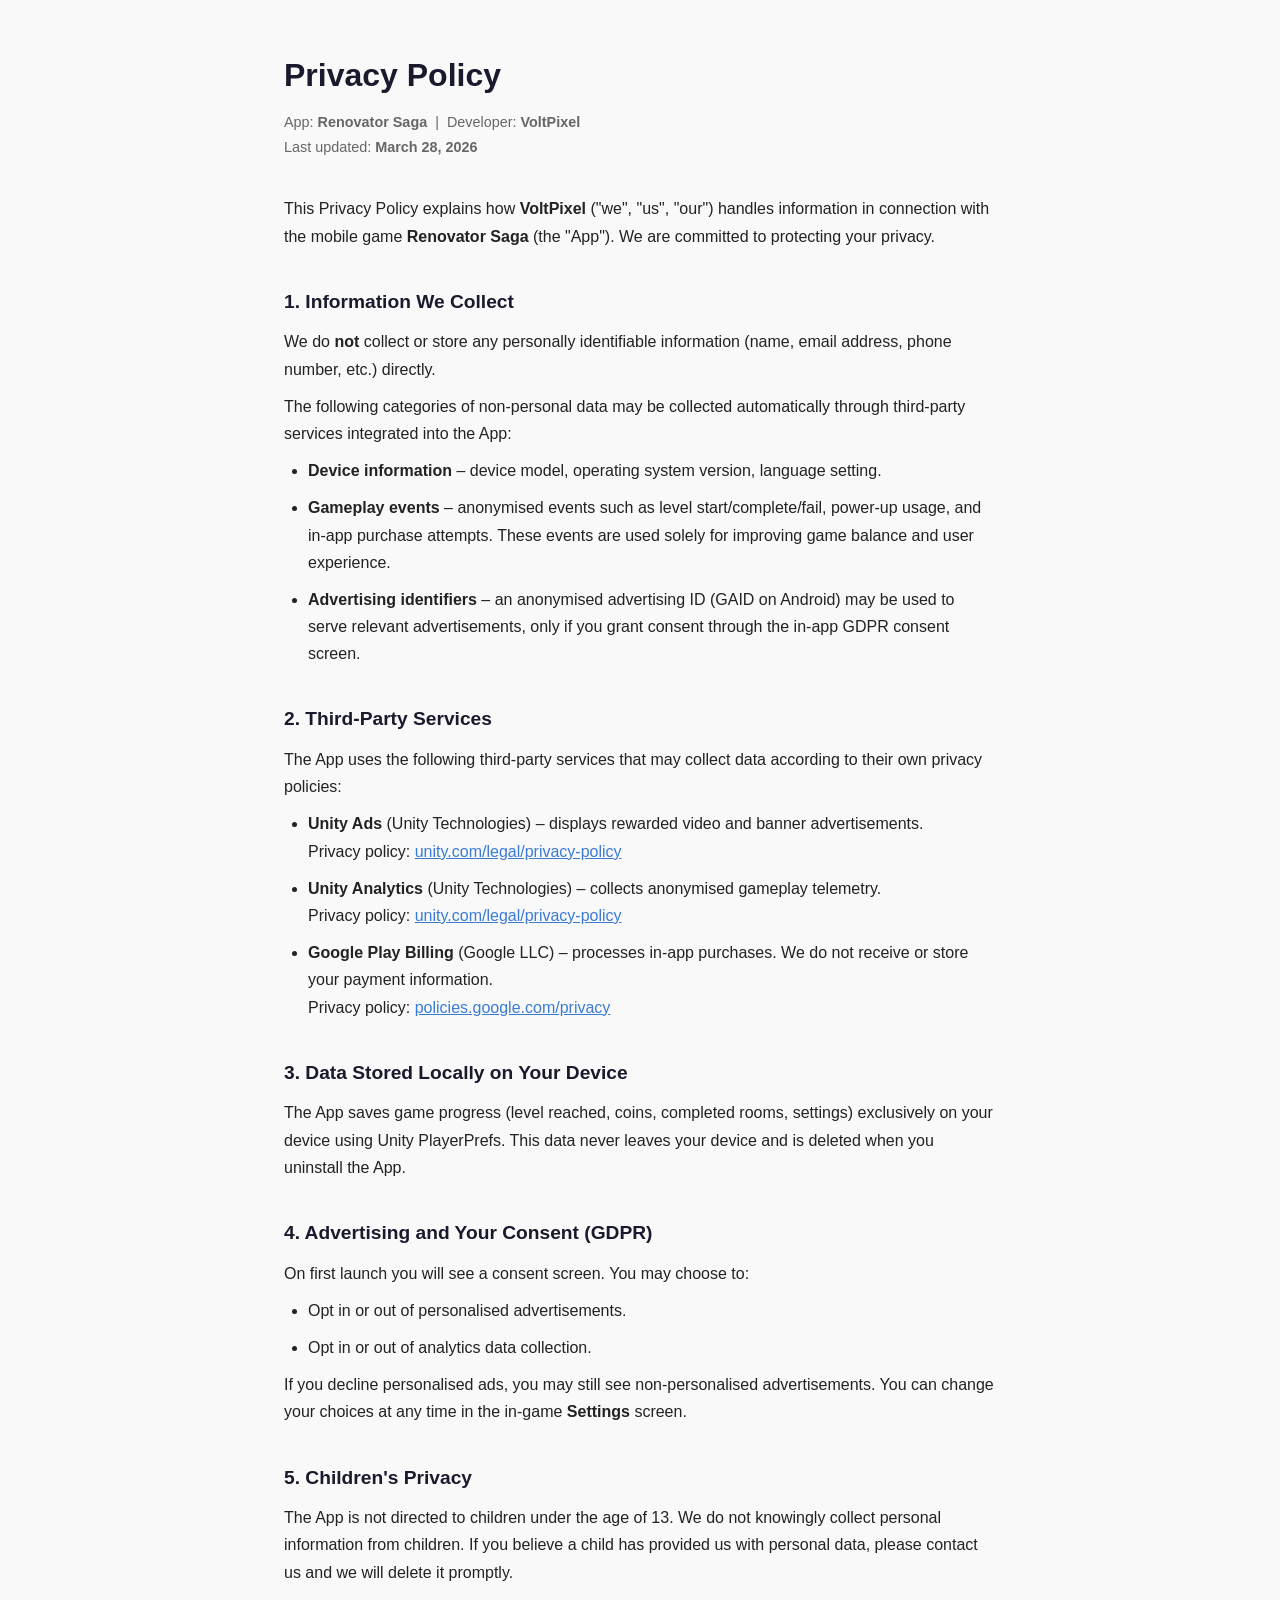
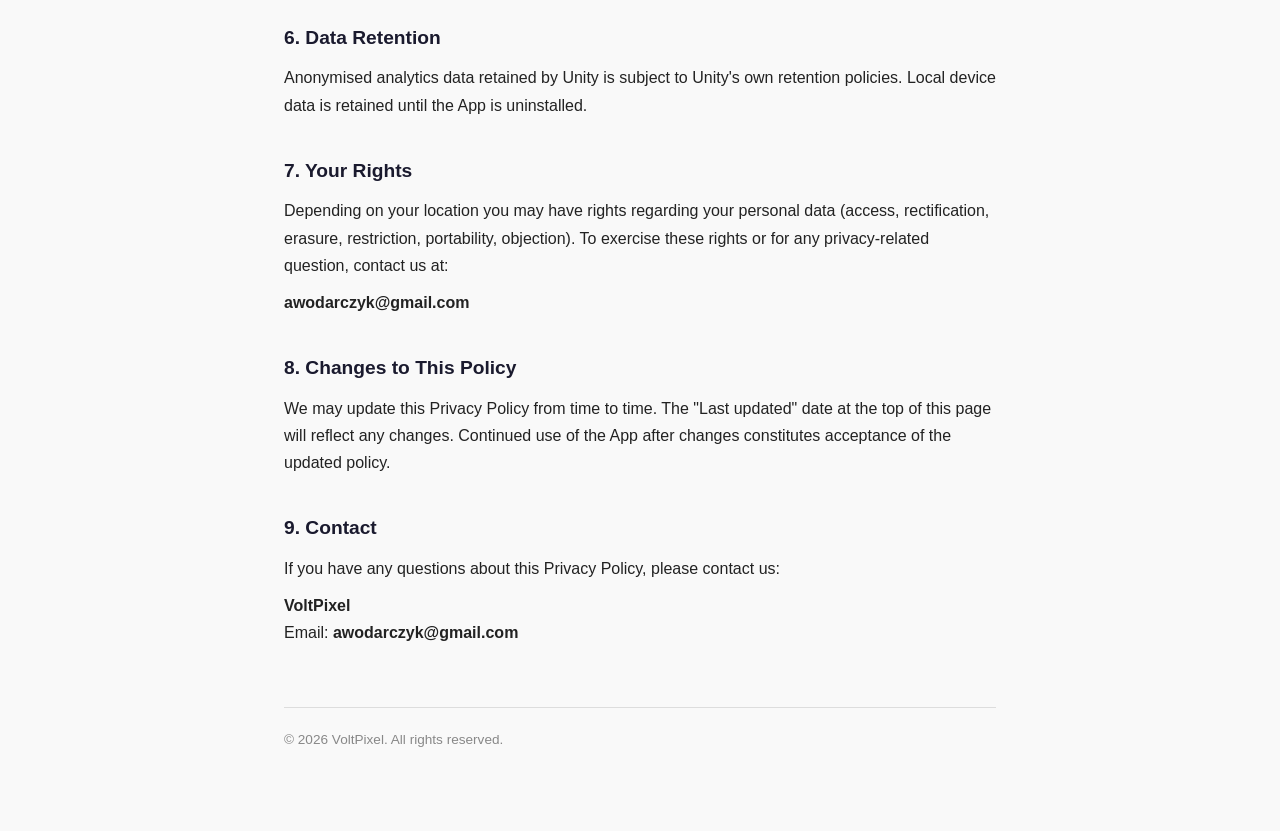
==== docs/privacy-policy.html @ 18eadedf "VoltPixel" ====
<!DOCTYPE html>
<html lang="en">
<head>
  <meta charset="UTF-8" />
  <meta name="viewport" content="width=device-width, initial-scale=1.0" />
  <title>Privacy Policy – Renovator Saga</title>
  <style>
    *, *::before, *::after { box-sizing: border-box; margin: 0; padding: 0; }
    body {
      font-family: -apple-system, BlinkMacSystemFont, "Segoe UI", Roboto, Helvetica, Arial, sans-serif;
      background: #f9f9f9;
      color: #222;
      line-height: 1.7;
    }
    .container {
      max-width: 760px;
      margin: 0 auto;
      padding: 48px 24px 80px;
    }
    h1 { font-size: 2rem; margin-bottom: 8px; color: #1a1a2e; }
    .meta { color: #666; font-size: 0.9rem; margin-bottom: 36px; }
    h2 { font-size: 1.2rem; margin: 36px 0 10px; color: #1a1a2e; }
    p, li { font-size: 1rem; margin-bottom: 10px; }
    ul { padding-left: 24px; }
    a { color: #3a7bd5; }
    footer { margin-top: 60px; font-size: 0.85rem; color: #888; border-top: 1px solid #ddd; padding-top: 20px; }
  </style>
</head>
<body>
<div class="container">

  <h1>Privacy Policy</h1>
  <p class="meta">App: <strong>Renovator Saga</strong> &nbsp;|&nbsp; Developer: <strong>VoltPixel</strong><br>
  Last updated: <strong>March 28, 2026</strong></p>

  <p>This Privacy Policy explains how <strong>VoltPixel</strong> ("we", "us", "our") handles information in connection with the mobile game <strong>Renovator Saga</strong> (the "App"). We are committed to protecting your privacy.</p>

  <h2>1. Information We Collect</h2>
  <p>We do <strong>not</strong> collect or store any personally identifiable information (name, email address, phone number, etc.) directly.</p>
  <p>The following categories of non-personal data may be collected automatically through third-party services integrated into the App:</p>
  <ul>
    <li><strong>Device information</strong> – device model, operating system version, language setting.</li>
    <li><strong>Gameplay events</strong> – anonymised events such as level start/complete/fail, power-up usage, and in-app purchase attempts. These events are used solely for improving game balance and user experience.</li>
    <li><strong>Advertising identifiers</strong> – an anonymised advertising ID (GAID on Android) may be used to serve relevant advertisements, only if you grant consent through the in-app GDPR consent screen.</li>
  </ul>

  <h2>2. Third-Party Services</h2>
  <p>The App uses the following third-party services that may collect data according to their own privacy policies:</p>
  <ul>
    <li><strong>Unity Ads</strong> (Unity Technologies) – displays rewarded video and banner advertisements.<br>
        Privacy policy: <a href="https://unity.com/legal/privacy-policy" target="_blank">unity.com/legal/privacy-policy</a></li>
    <li><strong>Unity Analytics</strong> (Unity Technologies) – collects anonymised gameplay telemetry.<br>
        Privacy policy: <a href="https://unity.com/legal/privacy-policy" target="_blank">unity.com/legal/privacy-policy</a></li>
    <li><strong>Google Play Billing</strong> (Google LLC) – processes in-app purchases. We do not receive or store your payment information.<br>
        Privacy policy: <a href="https://policies.google.com/privacy" target="_blank">policies.google.com/privacy</a></li>
  </ul>

  <h2>3. Data Stored Locally on Your Device</h2>
  <p>The App saves game progress (level reached, coins, completed rooms, settings) exclusively on your device using Unity PlayerPrefs. This data never leaves your device and is deleted when you uninstall the App.</p>

  <h2>4. Advertising and Your Consent (GDPR)</h2>
  <p>On first launch you will see a consent screen. You may choose to:</p>
  <ul>
    <li>Opt in or out of personalised advertisements.</li>
    <li>Opt in or out of analytics data collection.</li>
  </ul>
  <p>If you decline personalised ads, you may still see non-personalised advertisements. You can change your choices at any time in the in-game <strong>Settings</strong> screen.</p>

  <h2>5. Children's Privacy</h2>
  <p>The App is not directed to children under the age of 13. We do not knowingly collect personal information from children. If you believe a child has provided us with personal data, please contact us and we will delete it promptly.</p>

  <h2>6. Data Retention</h2>
  <p>Anonymised analytics data retained by Unity is subject to Unity's own retention policies. Local device data is retained until the App is uninstalled.</p>

  <h2>7. Your Rights</h2>
  <p>Depending on your location you may have rights regarding your personal data (access, rectification, erasure, restriction, portability, objection). To exercise these rights or for any privacy-related question, contact us at:</p>
  <p><strong>awodarczyk@gmail.com</strong></p>

  <h2>8. Changes to This Policy</h2>
  <p>We may update this Privacy Policy from time to time. The "Last updated" date at the top of this page will reflect any changes. Continued use of the App after changes constitutes acceptance of the updated policy.</p>

  <h2>9. Contact</h2>
  <p>If you have any questions about this Privacy Policy, please contact us:</p>
  <p><strong>VoltPixel</strong><br>
  Email: <strong>awodarczyk@gmail.com</strong></p>

  <footer>
    &copy; 2026 VoltPixel. All rights reserved.
  </footer>

</div>
</body>
</html>
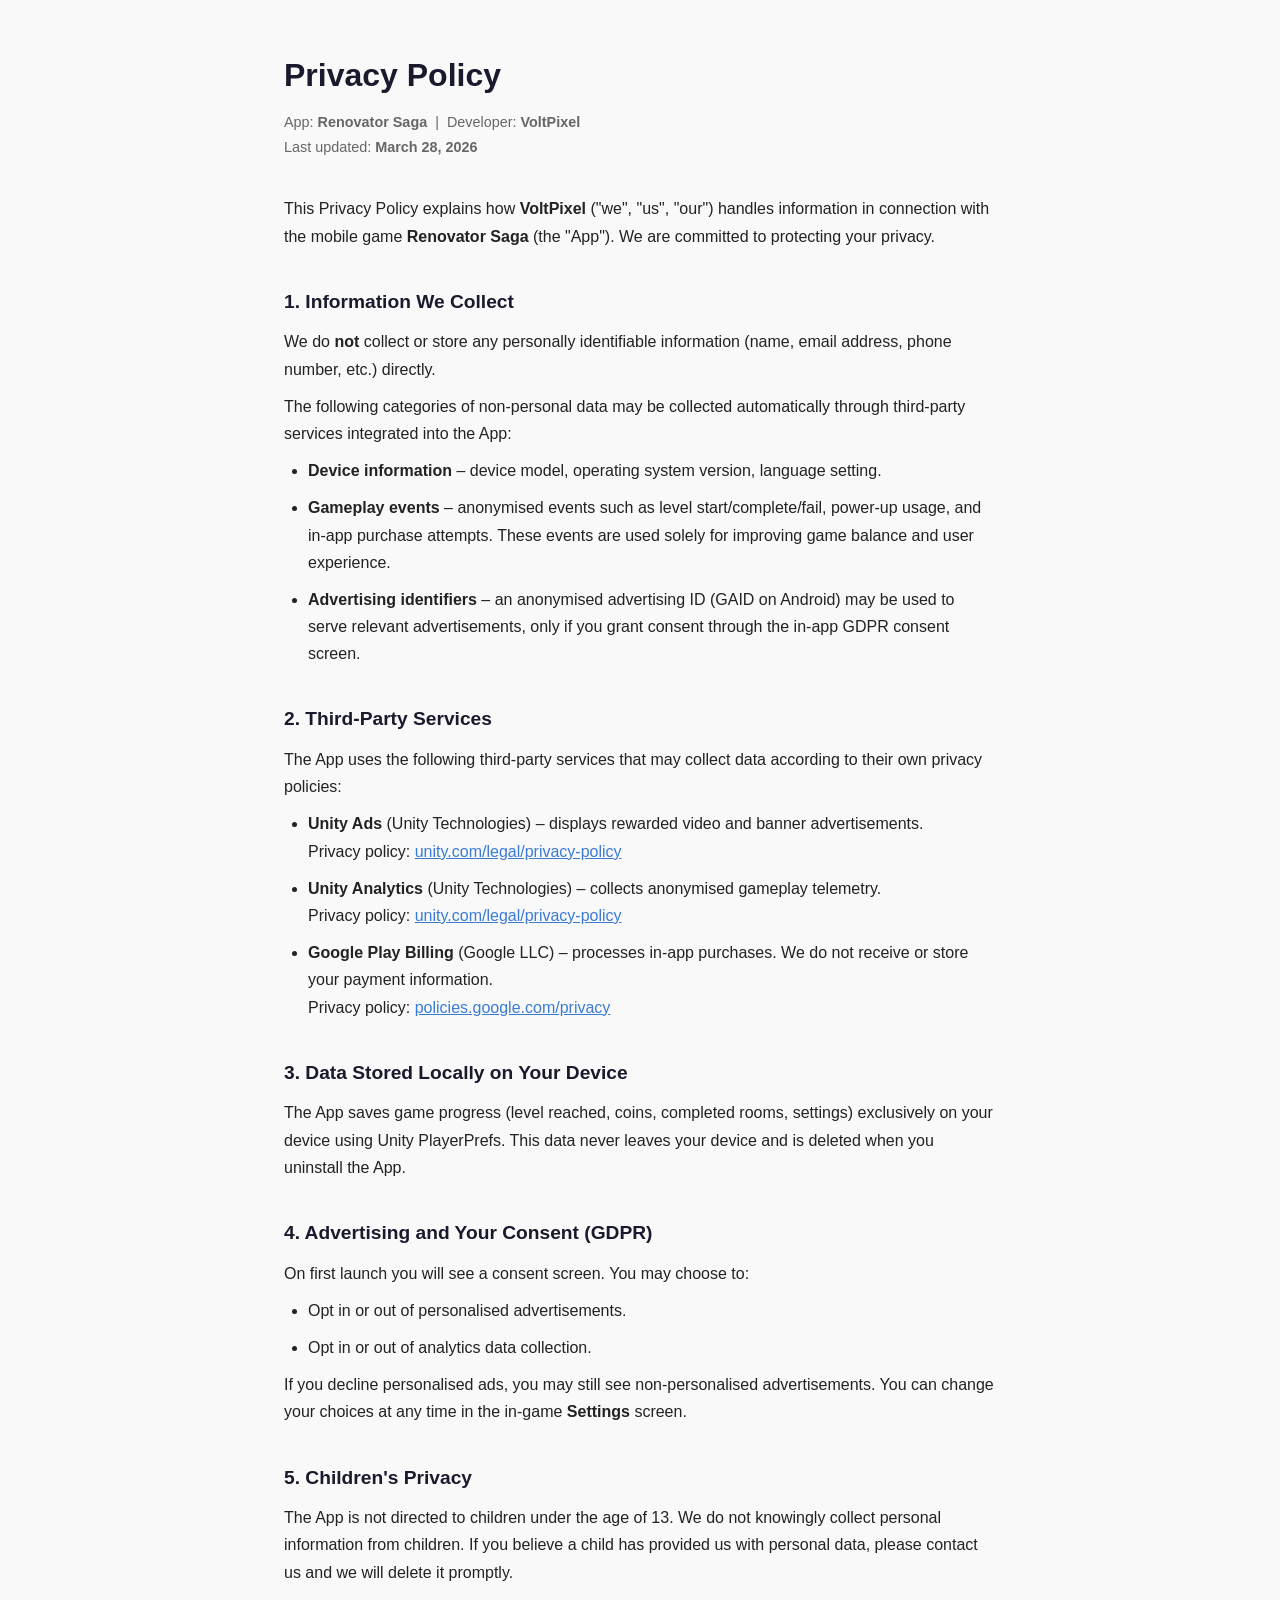
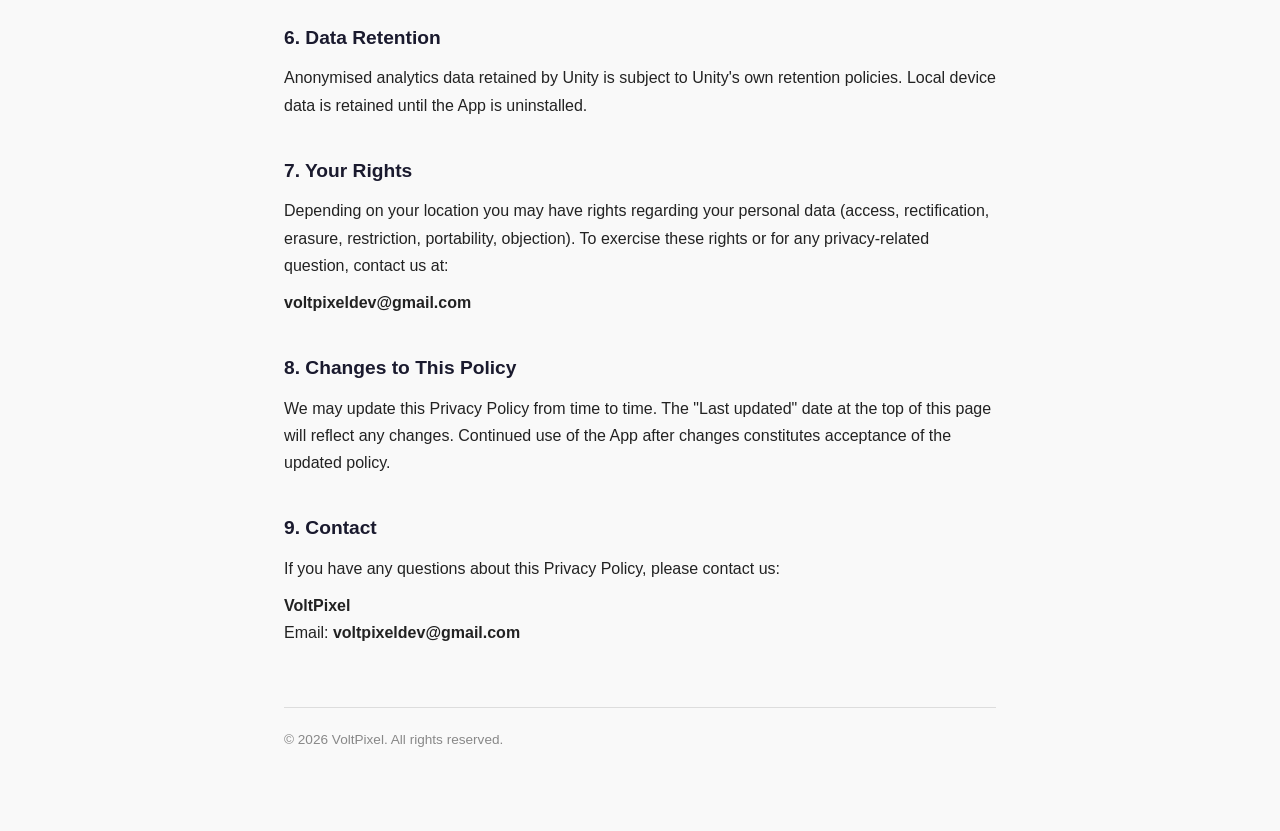
==== commit 5815c29b: "Update contact email in privacy policyupdate email" ====
--- a/docs/privacy-policy.html
+++ b/docs/privacy-policy.html
@@ -74,7 +74,7 @@
 
   <h2>7. Your Rights</h2>
   <p>Depending on your location you may have rights regarding your personal data (access, rectification, erasure, restriction, portability, objection). To exercise these rights or for any privacy-related question, contact us at:</p>
-  <p><strong>awodarczyk@gmail.com</strong></p>
+  <p><strong>voltpixeldev@gmail.com</strong></p>
 
   <h2>8. Changes to This Policy</h2>
   <p>We may update this Privacy Policy from time to time. The "Last updated" date at the top of this page will reflect any changes. Continued use of the App after changes constitutes acceptance of the updated policy.</p>
@@ -82,7 +82,7 @@
   <h2>9. Contact</h2>
   <p>If you have any questions about this Privacy Policy, please contact us:</p>
   <p><strong>VoltPixel</strong><br>
-  Email: <strong>awodarczyk@gmail.com</strong></p>
+  Email: <strong>voltpixeldev@gmail.com</strong></p>
 
   <footer>
     &copy; 2026 VoltPixel. All rights reserved.
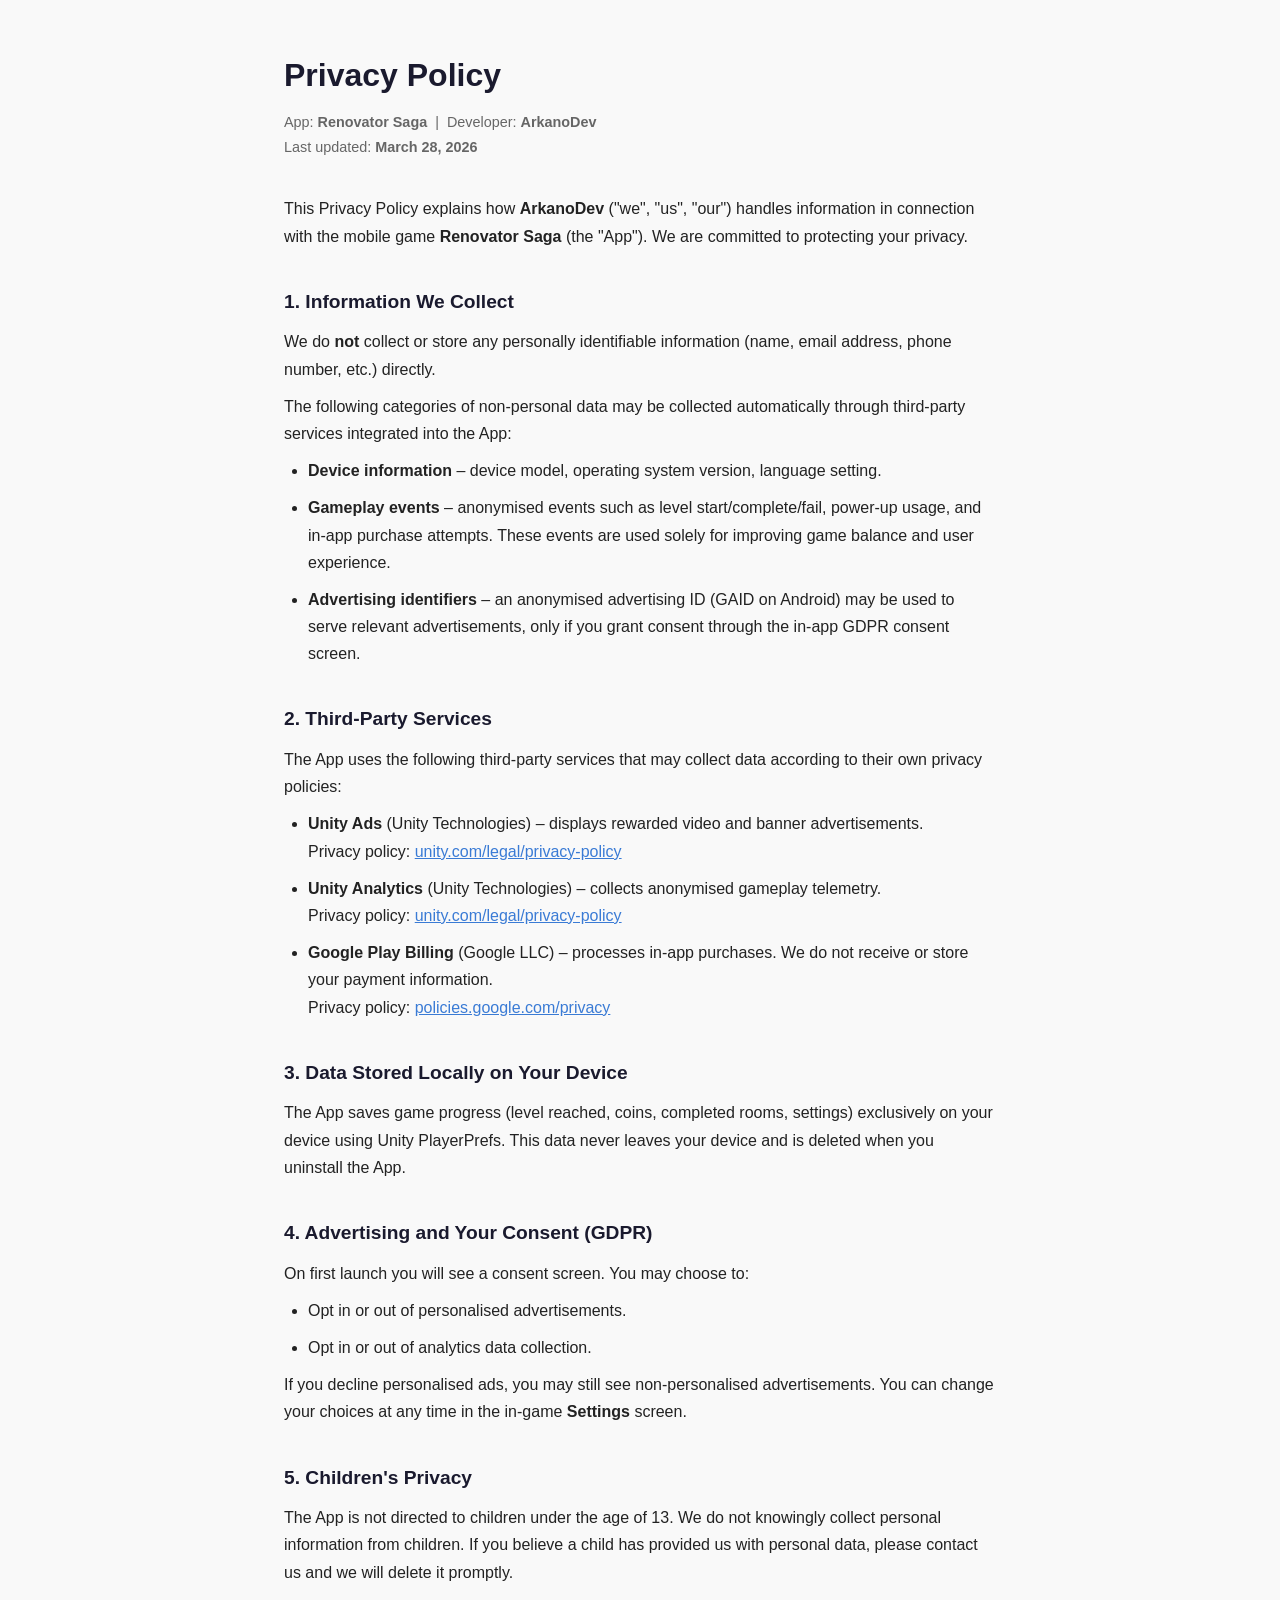
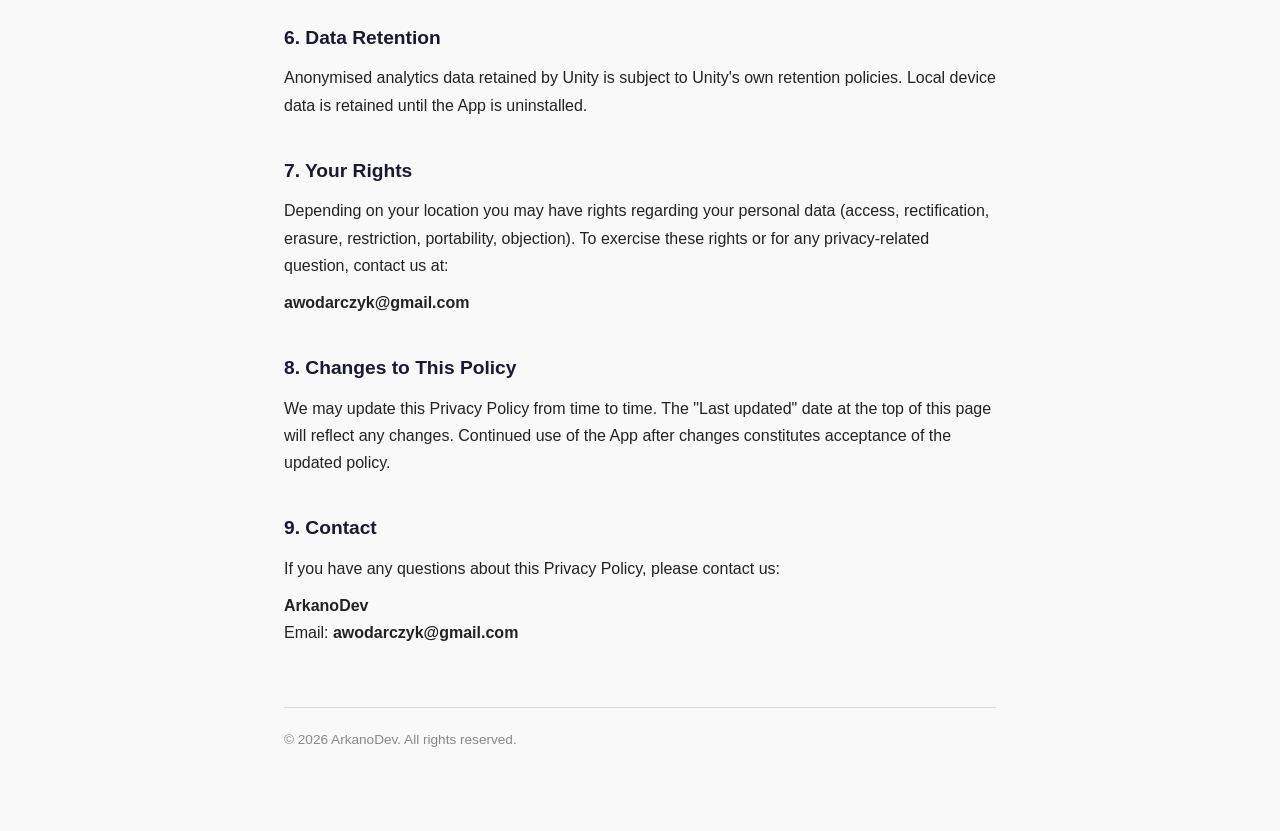
==== commit b3b69df5: "voltpixel" ====
--- a/docs/privacy-policy.html
+++ b/docs/privacy-policy.html
@@ -30,10 +30,10 @@
 <div class="container">
 
   <h1>Privacy Policy</h1>
-  <p class="meta">App: <strong>Renovator Saga</strong> &nbsp;|&nbsp; Developer: <strong>VoltPixel</strong><br>
+  <p class="meta">App: <strong>Renovator Saga</strong> &nbsp;|&nbsp; Developer: <strong>ArkanoDev</strong><br>
   Last updated: <strong>March 28, 2026</strong></p>
 
-  <p>This Privacy Policy explains how <strong>VoltPixel</strong> ("we", "us", "our") handles information in connection with the mobile game <strong>Renovator Saga</strong> (the "App"). We are committed to protecting your privacy.</p>
+  <p>This Privacy Policy explains how <strong>ArkanoDev</strong> ("we", "us", "our") handles information in connection with the mobile game <strong>Renovator Saga</strong> (the "App"). We are committed to protecting your privacy.</p>
 
   <h2>1. Information We Collect</h2>
   <p>We do <strong>not</strong> collect or store any personally identifiable information (name, email address, phone number, etc.) directly.</p>
@@ -74,18 +74,18 @@
 
   <h2>7. Your Rights</h2>
   <p>Depending on your location you may have rights regarding your personal data (access, rectification, erasure, restriction, portability, objection). To exercise these rights or for any privacy-related question, contact us at:</p>
-  <p><strong>voltpixeldev@gmail.com</strong></p>
+  <p><strong>awodarczyk@gmail.com</strong></p>
 
   <h2>8. Changes to This Policy</h2>
   <p>We may update this Privacy Policy from time to time. The "Last updated" date at the top of this page will reflect any changes. Continued use of the App after changes constitutes acceptance of the updated policy.</p>
 
   <h2>9. Contact</h2>
   <p>If you have any questions about this Privacy Policy, please contact us:</p>
-  <p><strong>VoltPixel</strong><br>
-  Email: <strong>voltpixeldev@gmail.com</strong></p>
+  <p><strong>ArkanoDev</strong><br>
+  Email: <strong>awodarczyk@gmail.com</strong></p>
 
   <footer>
-    &copy; 2026 VoltPixel. All rights reserved.
+    &copy; 2026 ArkanoDev. All rights reserved.
   </footer>
 
 </div>
